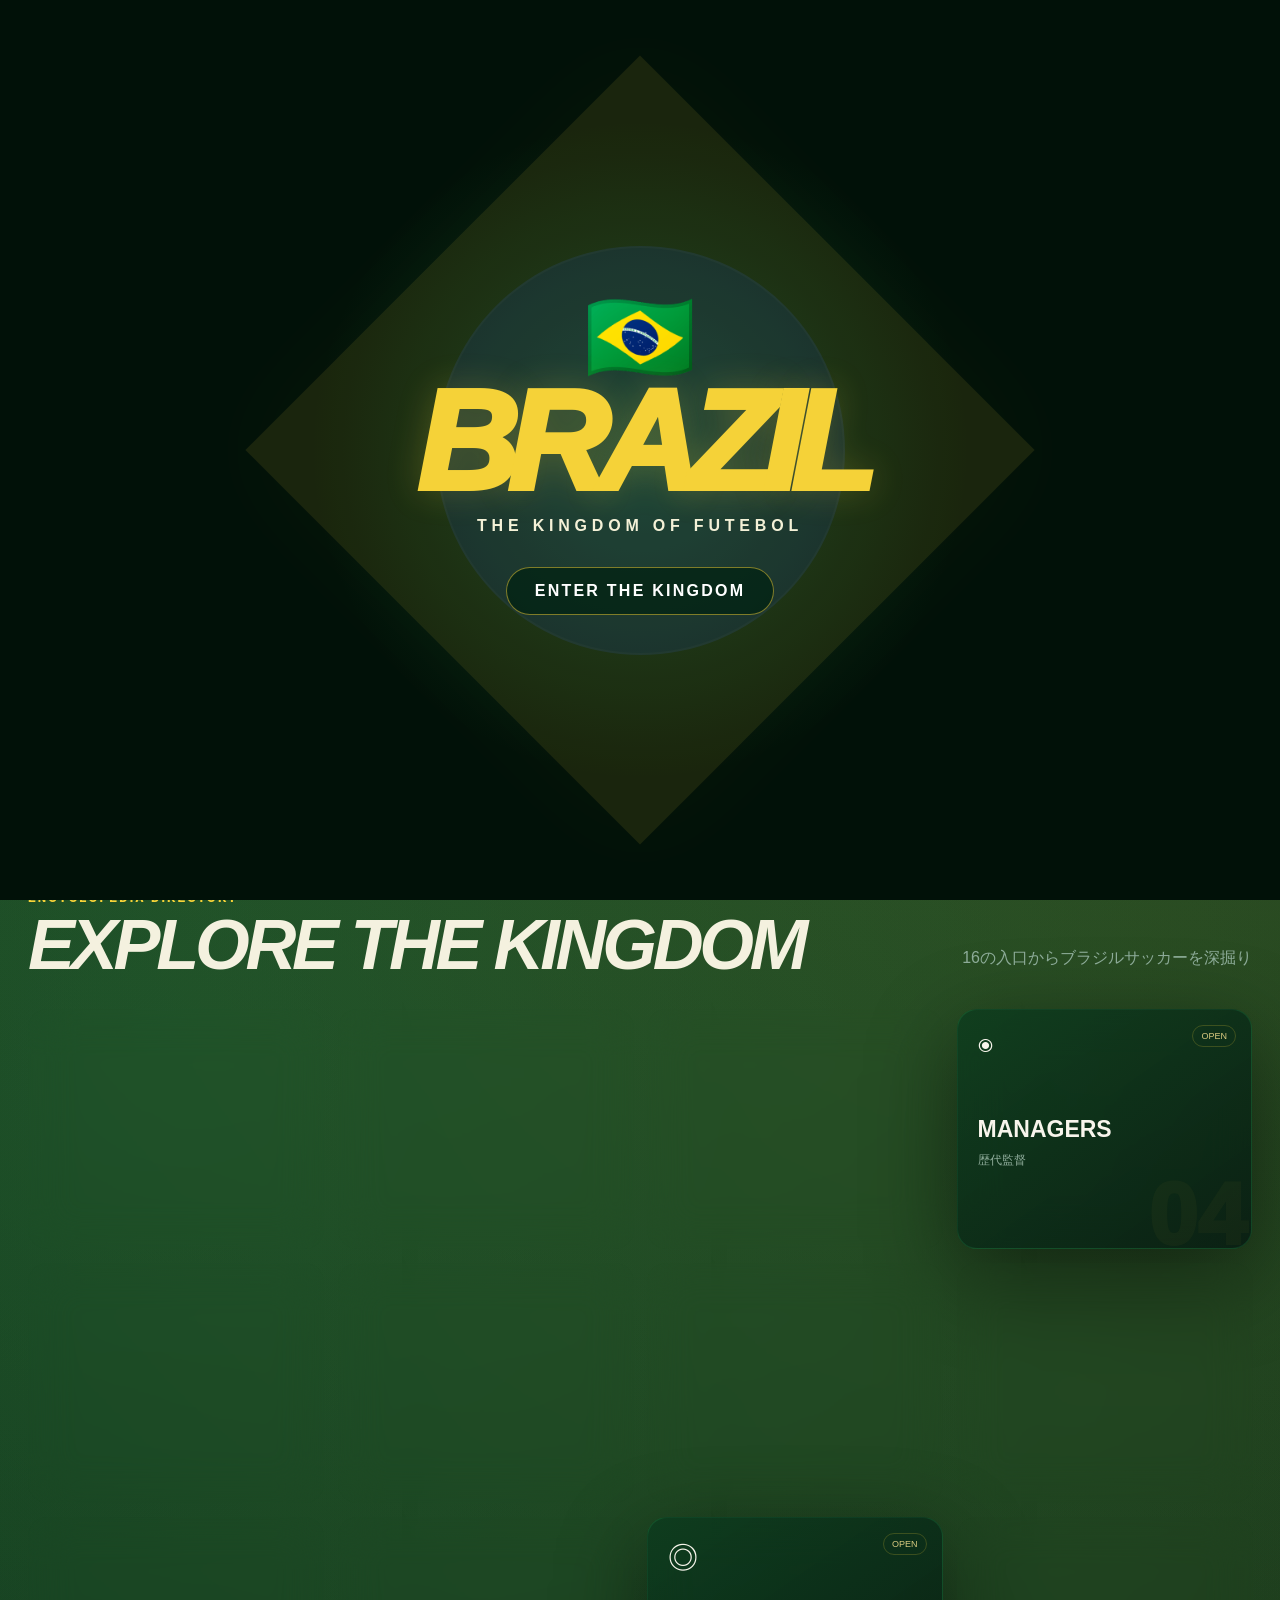
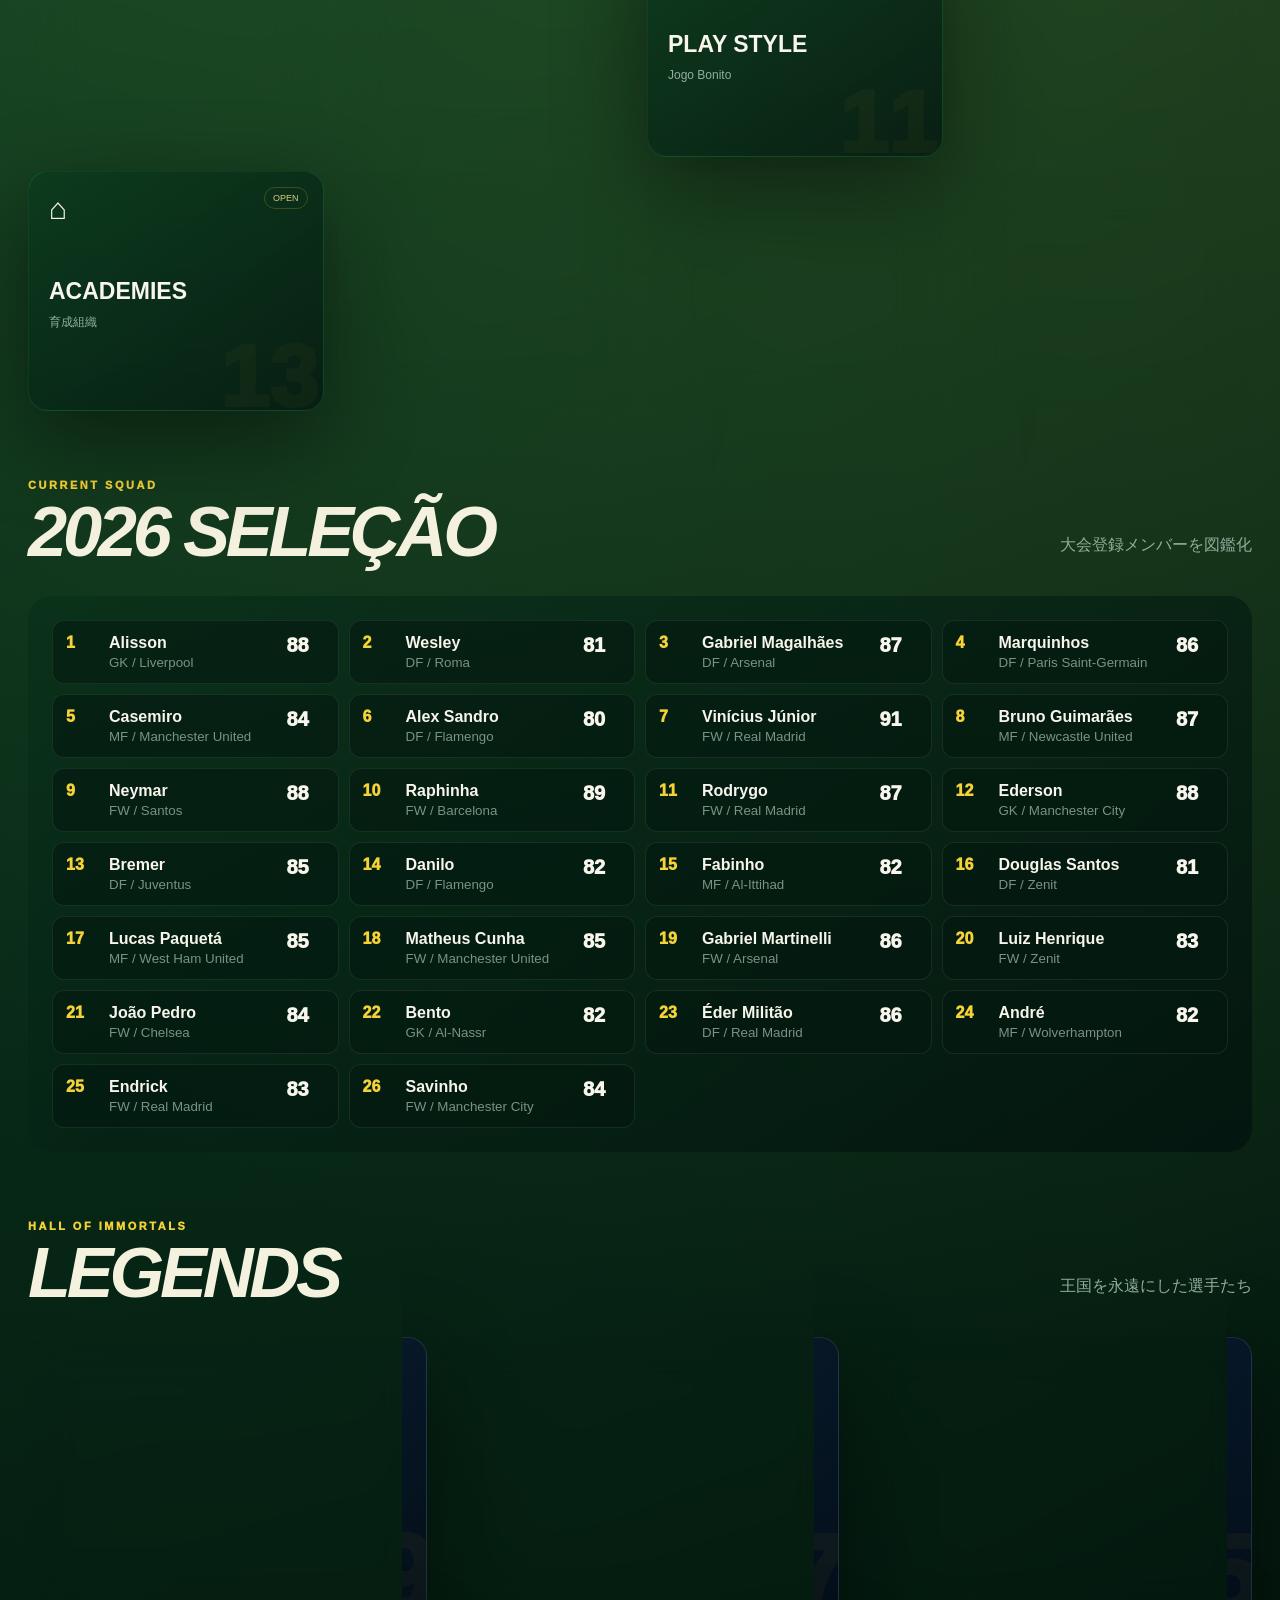
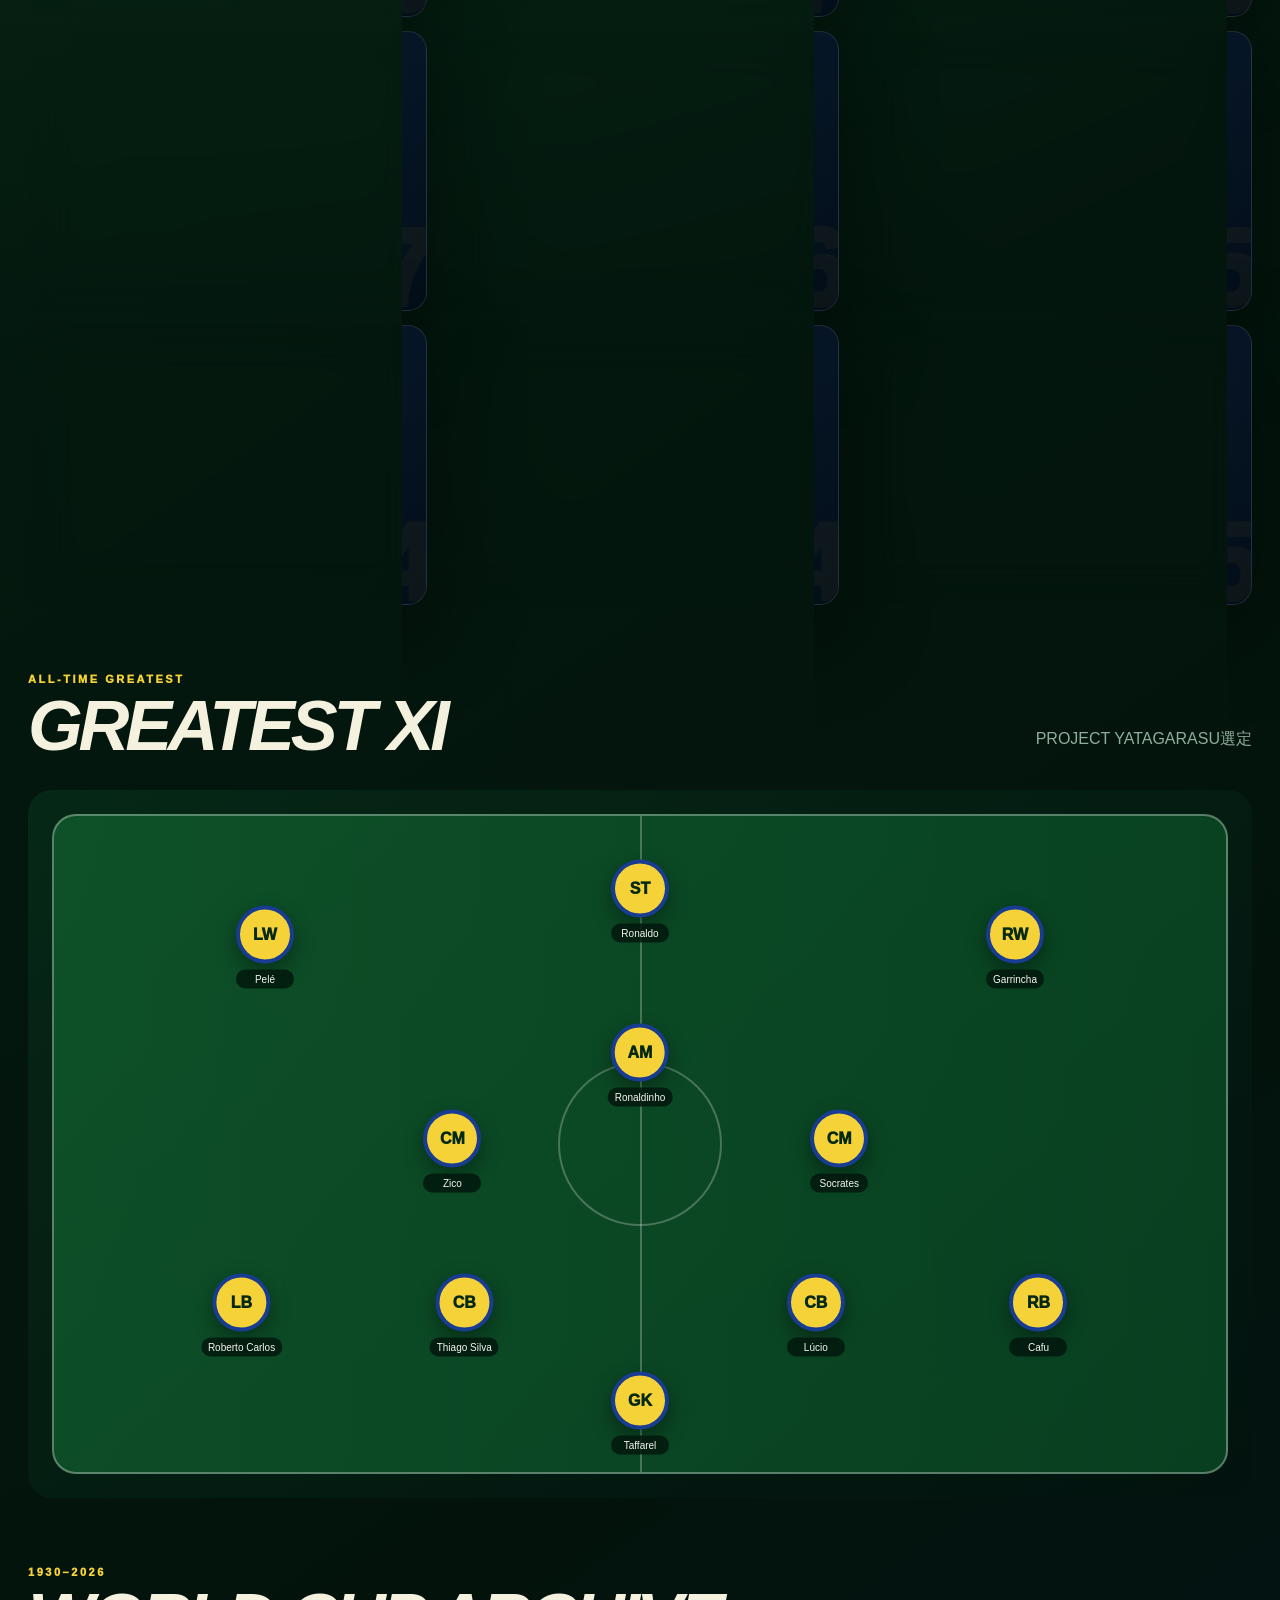
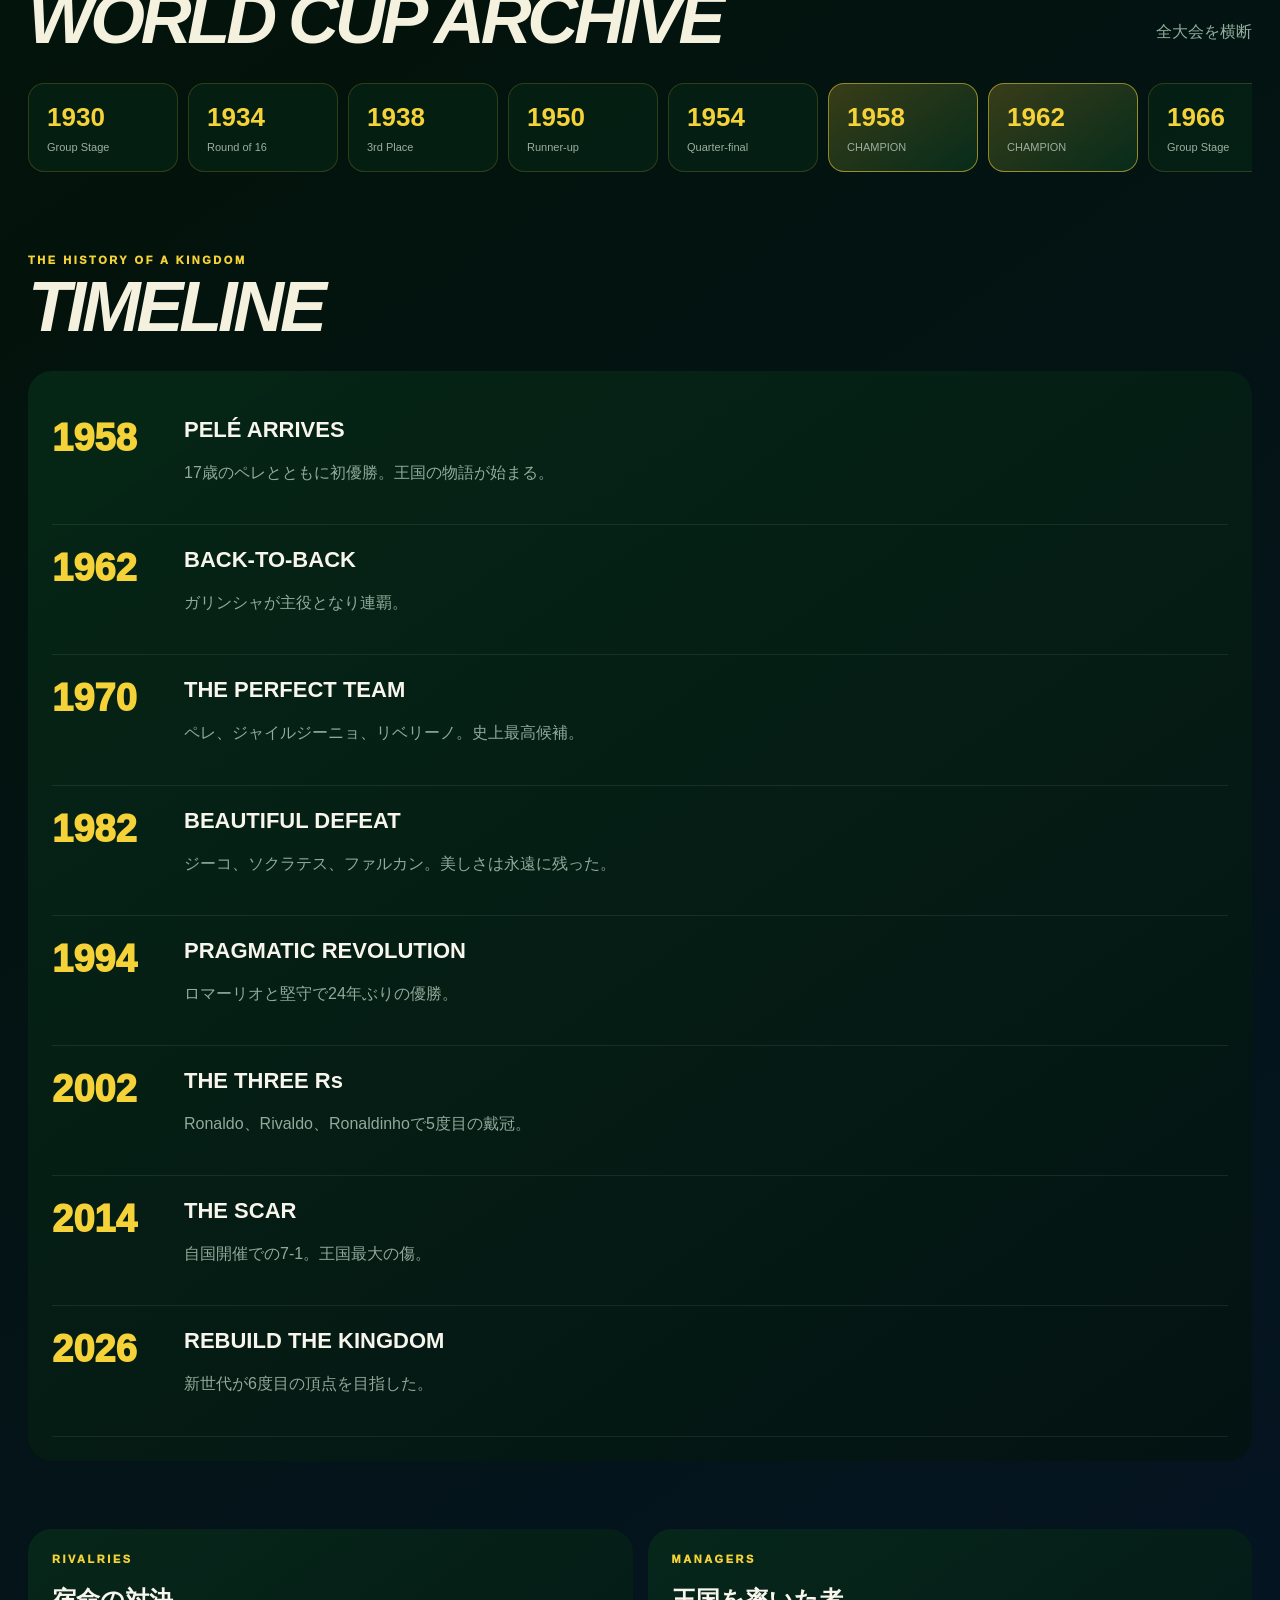
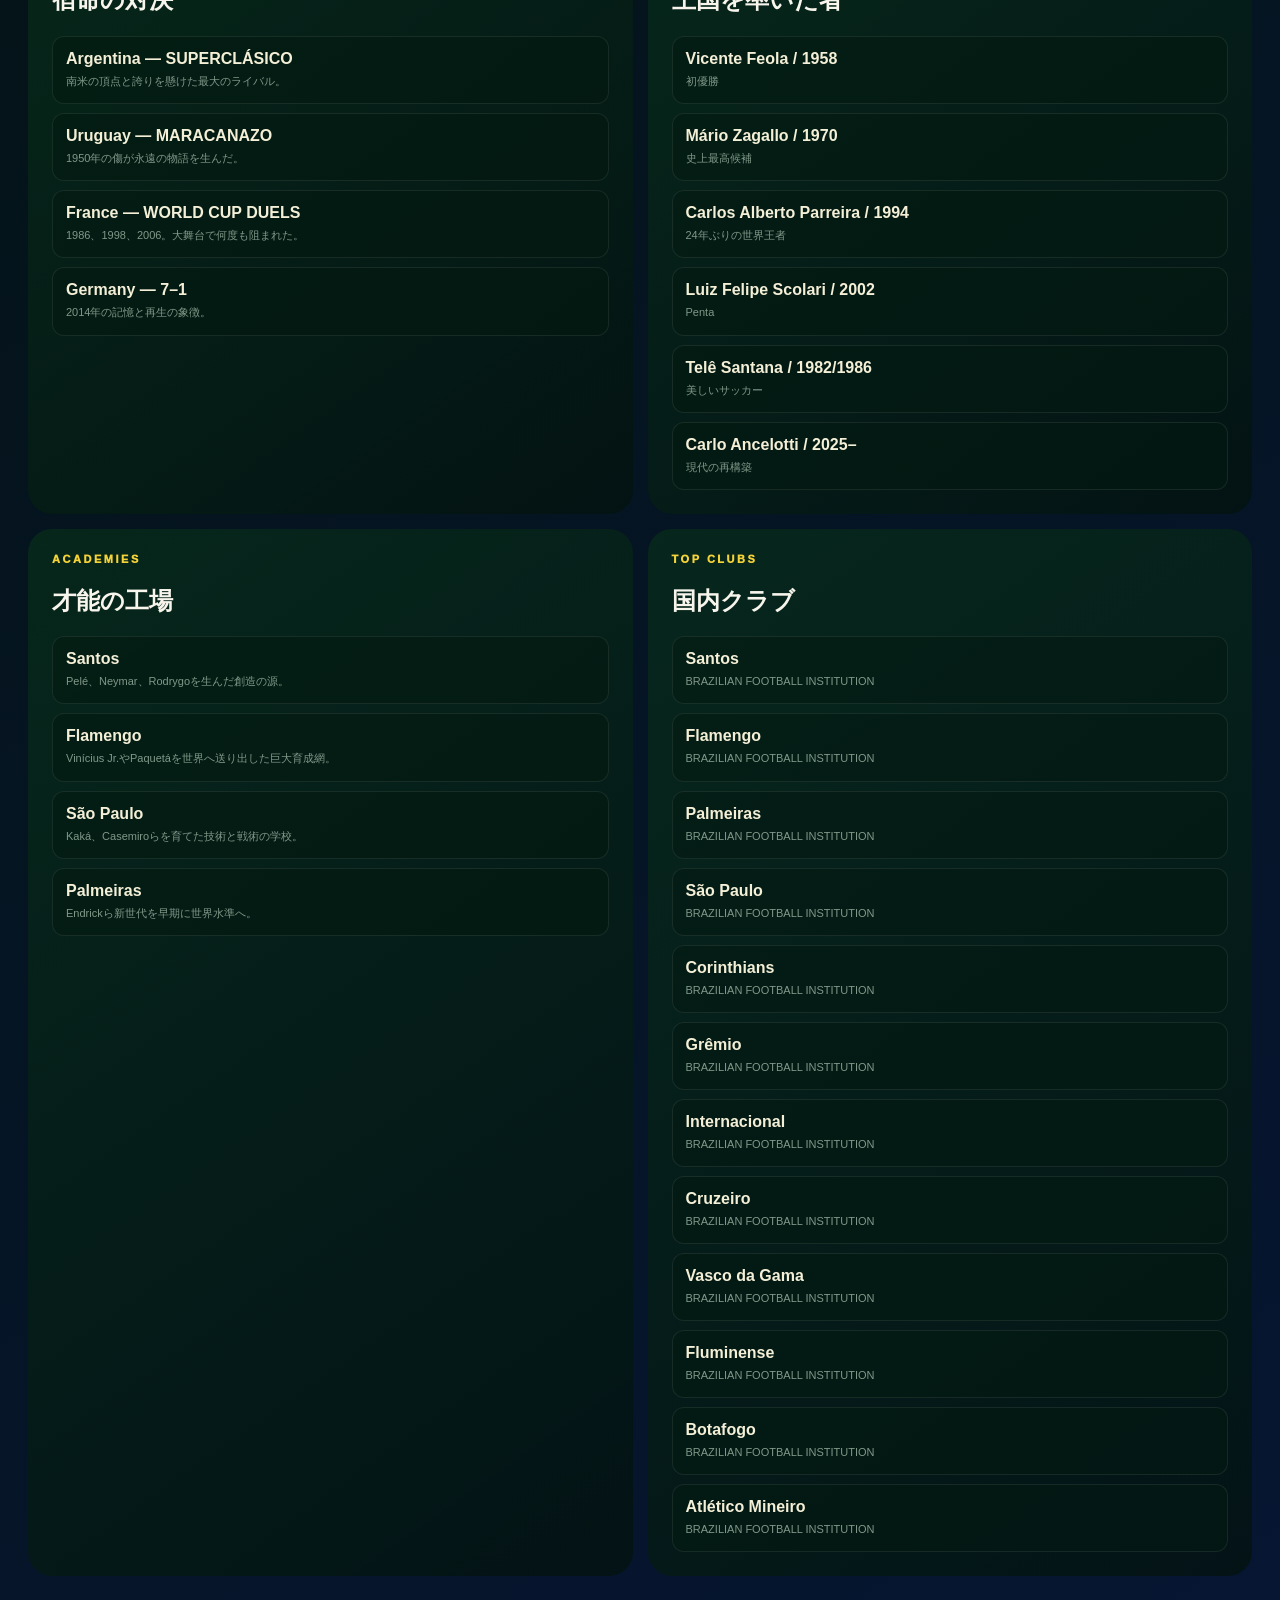
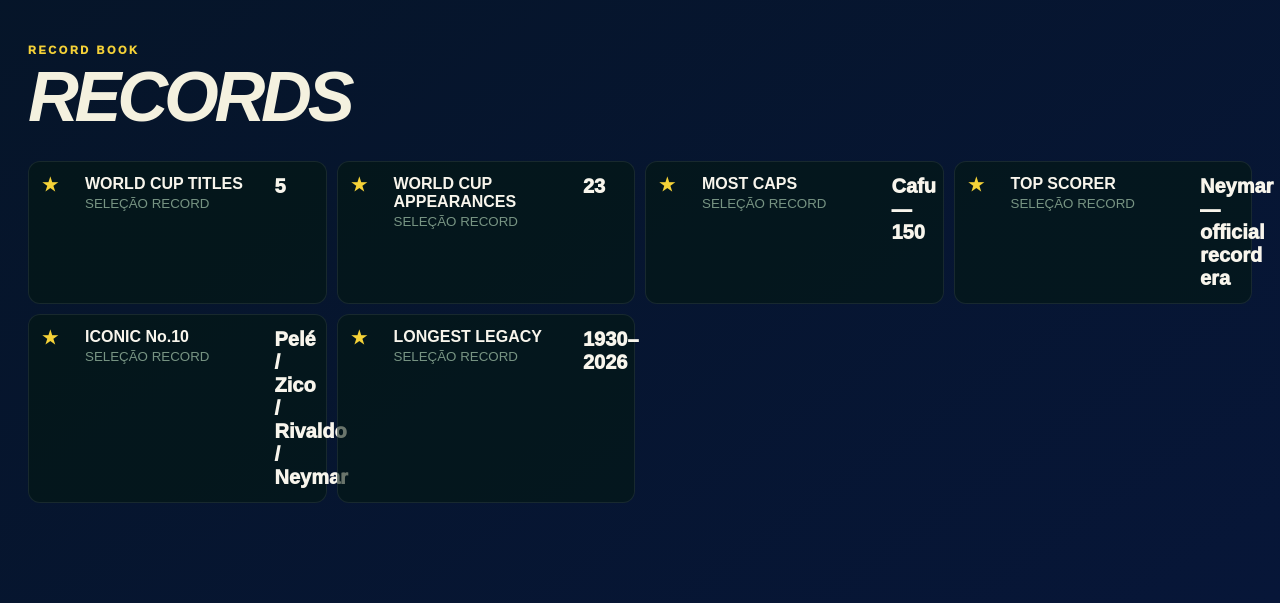
==== brazil.html @ 6c3ffa9d "Release Ver7.3 Brazil Kingdom World Map" ====
<!doctype html><html lang="ja"><head>
<meta charset="utf-8"><meta name="viewport" content="width=device-width,initial-scale=1">
<title>BRAZIL DATABASE | PROJECT YATAGARASU</title>
<link rel="stylesheet" href="css/common.css"><link rel="stylesheet" href="css/brazil-v73.css">
</head><body class="nation-brazil">
<div id="brazilOpening" class="brazil-opening"><div class="brazil-opening-inner"><div class="brazil-opening-flag">🇧🇷</div><div class="brazil-opening-title">BRAZIL</div><div class="brazil-opening-sub">THE KINGDOM OF FUTEBOL</div><button id="brazilEnter">ENTER THE KINGDOM</button></div></div>
<header class="site-header"><nav class="site-nav">
<a class="brand" href="index.html"><img src="assets/logo/samurai-blue.png" alt=""><span>PROJECT YATAGARASU <small>BRAZIL ENCYCLOPEDIA</small></span></a>
<div class="nav-links"><a href="index.html">HOME</a><a href="world-map.html">WORLD MAP</a><a href="nations.html">NATIONS</a><a class="active" href="brazil.html">BRAZIL</a></div>
</nav></header>
<main>
<section class="brazil-hero">
<div class="brazil-copy"><div class="brazil-kicker">FIVE-TIME WORLD CHAMPION</div><div class="flag">🇧🇷</div><h1>BRAZIL<span>THE KINGDOM OF FUTEBOL</span></h1><div class="five-stars">★★★★★</div><p>世界で唯一5度のワールドカップを制した王国。即興性、技術、創造性、そして勝者の責任。ブラジル代表を、現代表から伝説、クラブ、育成、ライバル、全大会史まで深く掘り下げる。</p><div class="brazil-meta"><span>5 WORLD CUPS</span><span>23 APPEARANCES</span><span>JOGO BONITO</span><span>SELEÇÃO</span></div></div>
<div class="brazil-emblem-stage"><div class="brazil-emblem"><div class="brazil-stars">★★★★★</div><div class="brazil-diamond"></div><div class="brazil-circle"></div><div class="brazil-mark">BRA</div></div></div>
</section>
<div class="brazil-body">
<section class="brazil-section"><div class="brazil-head"><div><div class="brazil-kicker">ENCYCLOPEDIA DIRECTORY</div><h2>EXPLORE THE KINGDOM</h2></div><p>16の入口からブラジルサッカーを深掘り</p></div><div id="brazilModes" class="brazil-modes"></div></section>
<section id="current" class="brazil-section"><div class="brazil-head"><div><div class="brazil-kicker">CURRENT SQUAD</div><h2>2026 SELEÇÃO</h2></div><p>大会登録メンバーを図鑑化</p></div><div class="brazil-panel"><div id="brazilSquad" class="squad-grid"></div></div></section>
<section id="legends" class="brazil-section"><div class="brazil-head"><div><div class="brazil-kicker">HALL OF IMMORTALS</div><h2>LEGENDS</h2></div><p>王国を永遠にした選手たち</p></div><div id="brazilLegends" class="legend-showcase"></div></section>
<section id="xi" class="brazil-section"><div class="brazil-head"><div><div class="brazil-kicker">ALL-TIME GREATEST</div><h2>GREATEST XI</h2></div><p>PROJECT YATAGARASU選定</p></div><div class="brazil-panel"><div id="brazilPitch" class="pitch"></div></div></section>
<section id="worldcup" class="brazil-section"><div class="brazil-head"><div><div class="brazil-kicker">1930–2026</div><h2>WORLD CUP ARCHIVE</h2></div><p>全大会を横断</p></div><div id="brazilCups" class="cup-scroll"></div></section>
<section id="timeline" class="brazil-section"><div class="brazil-head"><div><div class="brazil-kicker">THE HISTORY OF A KINGDOM</div><h2>TIMELINE</h2></div></div><div class="brazil-panel"><div id="brazilTimeline" class="timeline-v73"></div></div></section>
<section class="brazil-section dual-grid">
<article id="rivals" class="brazil-panel"><div class="brazil-kicker">RIVALRIES</div><h2>宿命の対決</h2><div id="brazilRivals" class="list-grid"></div></article>
<article id="managers" class="brazil-panel"><div class="brazil-kicker">MANAGERS</div><h2>王国を率いた者</h2><div id="brazilManagers" class="list-grid"></div></article>
<article id="academies" class="brazil-panel"><div class="brazil-kicker">ACADEMIES</div><h2>才能の工場</h2><div id="brazilAcademies" class="list-grid"></div></article>
<article id="clubs" class="brazil-panel"><div class="brazil-kicker">TOP CLUBS</div><h2>国内クラブ</h2><div id="brazilClubs" class="list-grid"></div></article>
</section>
<section id="records" class="brazil-section"><div class="brazil-head"><div><div class="brazil-kicker">RECORD BOOK</div><h2>RECORDS</h2></div></div><div id="brazilRecords" class="squad-grid"></div></section>
</div></main>
<script src="js/brazil-data.js"></script><script src="js/brazil-v73.js"></script>
</body></html>
---- css/common.css ----
:root{
  --midnight:#02040a;
  --navy:#071329;
  --navy-2:#0b1f3d;
  --royal:#0f3272;
  --blue:#2e6fff;
  --ice:#eaf3ff;
  --ivory:#f8f5ec;
  --gold:#d7b96b;
  --gold-soft:#f1ddb0;
  --muted:#8f9db2;
  --line:rgba(255,255,255,.11);
  --glass:rgba(5,13,29,.72);
  --shadow:0 28px 90px rgba(0,0,0,.48);
}
*{box-sizing:border-box}
html{scroll-behavior:smooth}
body{
  margin:0;
  min-height:100vh;
  color:var(--ivory);
  font-family:"Segoe UI","Yu Gothic UI","Hiragino Kaku Gothic ProN",Meiryo,sans-serif;
  background:
    radial-gradient(circle at 82% 4%,rgba(34,84,184,.28),transparent 30%),
    linear-gradient(145deg,var(--navy),var(--midnight) 74%);
  overflow-x:hidden;
}
body::before{
  content:"";
  position:fixed;inset:0;pointer-events:none;z-index:-2;
  background:
    linear-gradient(rgba(255,255,255,.022) 1px,transparent 1px),
    linear-gradient(90deg,rgba(255,255,255,.022) 1px,transparent 1px);
  background-size:62px 62px;
  mask-image:linear-gradient(to bottom,black,transparent 90%);
}
a{color:inherit}
button,input,select{font:inherit}
button{cursor:pointer}
img{max-width:100%}
.site-header{
  position:fixed;left:0;right:0;top:0;z-index:150;height:74px;
  border-bottom:1px solid var(--line);
  background:linear-gradient(180deg,rgba(1,4,10,.92),rgba(1,4,10,.68));
  backdrop-filter:blur(24px);
}
.site-nav{
  max-width:1680px;height:100%;margin:auto;padding:0 26px;
  display:flex;align-items:center;justify-content:space-between;gap:22px;
}
.brand{display:flex;align-items:center;gap:12px;text-decoration:none;font-style:italic;font-weight:950}
.brand img{height:46px;filter:drop-shadow(0 0 16px rgba(46,111,255,.28))}
.brand span{letter-spacing:.02em}
.brand small{font-style:normal;font-weight:500;color:var(--muted)}
.nav-links{display:flex;gap:8px;align-items:center;flex-wrap:wrap}
.nav-links a{
  position:relative;padding:10px 14px;border-radius:999px;
  text-decoration:none;color:var(--muted);font-size:13px;transition:.22s
}
.nav-links a:hover,.nav-links a.active{color:var(--ivory);background:rgba(255,255,255,.035)}
.nav-links a.active{box-shadow:inset 0 0 0 1px rgba(215,185,107,.34)}
.container{max-width:1680px;margin:auto;padding:0 28px}
.panel{
  border:1px solid var(--line);
  background:linear-gradient(145deg,rgba(11,31,61,.80),rgba(4,12,28,.80));
  backdrop-filter:blur(22px);box-shadow:var(--shadow)
}
.btn{
  border:1px solid var(--line);background:rgba(8,20,42,.78);
  color:var(--ivory);padding:11px 17px;border-radius:999px;text-decoration:none;transition:.22s
}
.btn:hover{transform:translateY(-2px);border-color:rgba(215,185,107,.55)}
.btn-primary{
  color:#0a1020;border:0;background:linear-gradient(135deg,var(--gold-soft),var(--gold));
  box-shadow:0 14px 34px rgba(215,185,107,.18)
}
.page-title{margin:0;font-size:clamp(42px,5.2vw,82px);font-style:italic;letter-spacing:-.055em}
.page-subtitle{color:var(--muted);line-height:1.8}
.kicker{color:var(--gold-soft);font-size:11px;letter-spacing:.24em;font-weight:900}
.footer{padding:42px 20px;text-align:center;color:var(--muted);font-size:11px;letter-spacing:.09em}
@media(max-width:780px){
  .brand small{display:none}
  .site-nav,.container{padding-left:12px;padding-right:12px}
  .nav-links a{padding:9px 10px}
}
---- css/brazil-v73.css ----
body.nation-brazil{
  --nation-accent:#f5d238;
  --nation-secondary:#26a65b;
  --nation-blue:#173c92;
  background:
    radial-gradient(circle at 13% 12%,rgba(35,165,91,.27),transparent 33%),
    radial-gradient(circle at 88% 6%,rgba(245,210,56,.19),transparent 30%),
    linear-gradient(145deg,#062514,#03130c 54%,#071638);
}
body.nation-brazil::before{
  background-image:
    linear-gradient(rgba(245,210,56,.035) 1px,transparent 1px),
    linear-gradient(90deg,rgba(38,166,91,.045) 1px,transparent 1px);
}
.nation-brazil .site-header{
  background:linear-gradient(180deg,rgba(2,24,12,.95),rgba(3,16,18,.76));
  border-bottom-color:rgba(245,210,56,.18)
}
.brazil-opening{
  position:fixed;inset:0;z-index:10000;display:grid;place-items:center;
  background:radial-gradient(circle,rgba(32,160,84,.30),transparent 42%),#011108;
  overflow:hidden;
}
.brazil-opening.hidden{animation:brazilClose .9s forwards}
.brazil-opening::before{
  content:"";position:absolute;width:62vmin;height:62vmin;background:#f5d238;
  transform:rotate(45deg);opacity:.10;box-shadow:0 0 100px rgba(245,210,56,.25)
}
.brazil-opening::after{
  content:"";position:absolute;width:45vmin;height:45vmin;border-radius:50%;
  background:#173c92;opacity:.20;border:2px solid rgba(255,255,255,.12)
}
.brazil-opening-inner{position:relative;z-index:2;text-align:center}
.brazil-opening-flag{font-size:90px;animation:brazilFlag 2.6s cubic-bezier(.2,.8,.2,1)}
.brazil-opening-title{font-size:clamp(70px,11vw,180px);font-weight:950;font-style:italic;line-height:.75;letter-spacing:-.08em;color:#f5d238;text-shadow:0 0 35px rgba(245,210,56,.22)}
.brazil-opening-sub{margin-top:22px;letter-spacing:.3em;color:#f4f1d7;font-weight:800}
.brazil-opening button{margin-top:32px;padding:14px 28px;border-radius:999px;border:1px solid rgba(245,210,56,.5);background:rgba(1,34,17,.72);color:#fff;font-weight:900;letter-spacing:.14em}
@keyframes brazilFlag{0%{transform:scale(.4);opacity:0}60%{transform:scale(1.12);opacity:1}100%{transform:scale(1)}}
@keyframes brazilClose{to{opacity:0;visibility:hidden;transform:scale(1.05)}}

.brazil-hero{
  min-height:760px;position:relative;overflow:hidden;padding:74px 4vw 48px;
  display:grid;grid-template-columns:1.1fr .9fr;align-items:center;
  background:
    linear-gradient(90deg,rgba(2,31,15,.98),rgba(3,35,20,.82) 48%,rgba(7,29,52,.67)),
    radial-gradient(circle at 78% 35%,rgba(245,210,56,.22),transparent 29%);
}
.brazil-hero::before{
  content:"BRAZIL";position:absolute;right:-35px;bottom:-65px;
  font-size:230px;font-style:italic;font-weight:950;letter-spacing:-.09em;color:rgba(245,210,56,.035)
}
.brazil-copy{position:relative;z-index:2}.brazil-copy .flag{font-size:78px}
.brazil-copy h1{margin:12px 0 0;font-size:clamp(78px,10vw,170px);font-style:italic;letter-spacing:-.085em;line-height:.76;color:#f5d238}
.brazil-copy h1 span{display:block;color:#f5f4e8;font-size:.42em;letter-spacing:.02em}
.brazil-copy p{max-width:720px;color:#d1ded3;line-height:1.95;margin-top:24px}
.five-stars{font-size:24px;letter-spacing:.36em;color:#f5d238;margin-top:18px}
.brazil-meta{display:flex;gap:9px;flex-wrap:wrap;margin-top:22px}.brazil-meta span{padding:8px 11px;border:1px solid rgba(245,210,56,.22);border-radius:999px;color:#e6dc9d;background:rgba(1,32,16,.58);font-size:10px}
.brazil-emblem-stage{position:relative;display:grid;place-items:center;min-height:560px}
.brazil-emblem{width:410px;height:410px;position:relative;display:grid;place-items:center}
.brazil-diamond{position:absolute;width:70%;height:70%;background:rgba(245,210,56,.15);border:2px solid rgba(245,210,56,.38);transform:rotate(45deg);box-shadow:0 0 90px rgba(245,210,56,.12)}
.brazil-circle{position:absolute;width:55%;height:55%;border-radius:50%;background:rgba(23,60,146,.62);border:2px solid rgba(255,255,255,.18);box-shadow:0 0 80px rgba(26,80,190,.3)}
.brazil-mark{position:relative;z-index:2;font-size:100px;font-weight:950;color:#fff;text-shadow:0 0 25px rgba(255,255,255,.3)}
.brazil-stars{position:absolute;top:5%;letter-spacing:.25em;color:#f5d238;font-size:22px}

.brazil-body{max-width:1680px;margin:auto;padding:64px 28px 100px}
.brazil-section{margin-top:68px}
.brazil-head{display:flex;align-items:end;justify-content:space-between;gap:20px;margin-bottom:24px}
.brazil-head h2{margin:0;font-size:clamp(46px,5.5vw,86px);font-style:italic;letter-spacing:-.06em;color:#f4f1df}
.brazil-head p{color:#8fae9b}
.brazil-kicker{color:#f5d238;letter-spacing:.23em;font-size:11px;font-weight:950}
.brazil-modes{display:grid;grid-template-columns:repeat(4,1fr);gap:14px}
.brazil-mode{position:relative;min-height:240px;padding:20px;border-radius:20px;overflow:hidden;text-decoration:none;transition:.25s;border-color:rgba(38,166,91,.20);background:linear-gradient(145deg,rgba(9,57,29,.72),rgba(4,22,16,.78))}
.brazil-mode:hover{transform:translateY(-8px);border-color:rgba(245,210,56,.42);box-shadow:0 25px 60px rgba(0,0,0,.38),0 0 32px rgba(245,210,56,.08)}
.brazil-mode::after{content:attr(data-number);position:absolute;right:5px;bottom:-18px;font-size:88px;font-weight:950;color:rgba(245,210,56,.035)}
.brazil-mode-icon{font-size:30px}.brazil-mode h3{margin:52px 0 8px;font-size:23px}.brazil-mode p{margin:0;color:#91ae9d;font-size:12px;line-height:1.6}.brazil-mode-state{position:absolute;right:15px;top:15px;padding:5px 8px;border:1px solid rgba(245,210,56,.2);border-radius:999px;color:#d8ca80;font-size:9px}
.brazil-panel{padding:24px;border-radius:24px;background:linear-gradient(145deg,rgba(8,48,26,.68),rgba(3,19,15,.78));border-color:rgba(38,166,91,.20)}
.squad-grid{display:grid;grid-template-columns:repeat(4,1fr);gap:10px}.squad-row{display:grid;grid-template-columns:35px 1fr 38px;gap:8px;padding:13px;border:1px solid rgba(255,255,255,.08);border-radius:12px;background:rgba(4,25,17,.58)}.squad-no{color:#f5d238;font-weight:950}.squad-row small{display:block;color:#779483;margin-top:3px}.squad-ovr{font-size:20px;font-weight:950}
.legend-showcase{display:grid;grid-template-columns:repeat(3,1fr);gap:14px}.brazil-legend{min-height:280px;padding:20px;border-radius:19px;position:relative;overflow:hidden}.brazil-legend::after{content:attr(data-ovr);position:absolute;right:-8px;bottom:-22px;font-size:110px;font-weight:950;color:rgba(245,210,56,.045)}.brazil-legend h3{margin:54px 0 3px;font-size:29px}.legend-title{color:#f5d238}.legend-era{color:#849e8c;font-size:11px;margin-top:8px}
.pitch{position:relative;min-height:660px;border:2px solid rgba(255,255,255,.32);border-radius:24px;background:linear-gradient(90deg,rgba(21,116,57,.55),rgba(12,91,44,.62));overflow:hidden}
.pitch::before{content:"";position:absolute;left:50%;top:0;bottom:0;border-left:2px solid rgba(255,255,255,.25)}.pitch::after{content:"";position:absolute;width:160px;height:160px;border:2px solid rgba(255,255,255,.25);border-radius:50%;left:50%;top:50%;transform:translate(-50%,-50%)}
.xi-player{position:absolute;transform:translate(-50%,-50%);z-index:2;text-align:center}.xi-dot{width:58px;height:58px;border-radius:50%;display:grid;place-items:center;margin:auto;background:#f5d238;color:#062914;font-weight:950;border:4px solid #173c92;box-shadow:0 8px 20px rgba(0,0,0,.35)}.xi-name{margin-top:6px;padding:4px 7px;background:rgba(2,24,13,.85);border-radius:999px;font-size:10px;white-space:nowrap}
.timeline-v73{display:grid;gap:0}.timeline-item{display:grid;grid-template-columns:110px 1fr;gap:22px;padding:22px 0;border-bottom:1px solid rgba(255,255,255,.08)}.timeline-year{font-size:38px;font-weight:950;color:#f5d238}.timeline-item h3{margin:0;font-size:22px}.timeline-item p{color:#91aa9a;line-height:1.7}
.cup-scroll{display:flex;gap:10px;overflow-x:auto;padding-bottom:14px}.cup-card{flex:0 0 150px;padding:18px;border:1px solid rgba(245,210,56,.18);border-radius:16px;background:rgba(5,37,22,.65)}.cup-card b{font-size:26px;color:#f5d238}.cup-card span{display:block;margin-top:8px;color:#9caf9f;font-size:11px}.cup-card.champion{background:linear-gradient(145deg,rgba(245,210,56,.22),rgba(8,52,29,.75));border-color:rgba(245,210,56,.55)}
.dual-grid{display:grid;grid-template-columns:1fr 1fr;gap:15px}.list-grid{display:grid;gap:9px;margin-top:16px}.info-row{padding:13px;border:1px solid rgba(255,255,255,.08);border-radius:12px;background:rgba(4,27,18,.55)}.info-row b{display:block;color:#f4efd7}.info-row span{display:block;margin-top:5px;color:#80998a;font-size:11px;line-height:1.55}

.world-map-page{min-height:100vh;padding-top:74px;background:radial-gradient(circle at 50% 40%,rgba(32,89,200,.2),transparent 36%),#020711}
.world-map-hero{padding:52px 4vw 24px}.world-map-hero h1{margin:12px 0 0;font-size:clamp(68px,9vw,150px);line-height:.78;font-style:italic;letter-spacing:-.08em}.world-map-hero h1 span{color:transparent;-webkit-text-stroke:1px rgba(255,255,255,.68)}
.map-shell{max-width:1600px;margin:auto;padding:0 28px 80px}.map-stage{position:relative;min-height:720px;border:1px solid rgba(255,255,255,.1);border-radius:30px;overflow:hidden;background:radial-gradient(ellipse at center,rgba(20,63,133,.42),rgba(2,8,19,.94) 68%)}
.map-grid-lines{position:absolute;inset:0;background-image:linear-gradient(rgba(255,255,255,.025) 1px,transparent 1px),linear-gradient(90deg,rgba(255,255,255,.025) 1px,transparent 1px);background-size:50px 50px}
.map-continent{position:absolute;background:rgba(107,153,216,.12);border:1px solid rgba(129,173,230,.16);filter:drop-shadow(0 0 28px rgba(49,109,207,.12))}
.continent-americas{left:11%;top:18%;width:25%;height:58%;clip-path:polygon(23% 0,67% 6%,82% 23%,67% 42%,80% 55%,62% 100%,44% 79%,38% 57%,12% 43%,0 17%)}
.continent-europe{left:45%;top:22%;width:18%;height:18%;clip-path:polygon(0 33%,26% 5%,58% 0,100% 34%,81% 77%,39% 100%,8% 75%)}
.continent-africa{left:48%;top:38%;width:18%;height:37%;clip-path:polygon(28% 0,75% 8%,100% 35%,75% 84%,44% 100%,13% 65%,0 23%)}
.continent-asia{left:61%;top:19%;width:30%;height:39%;clip-path:polygon(0 25%,24% 1%,68% 0,100% 31%,85% 58%,58% 55%,42% 100%,17% 72%)}
.map-pin{position:absolute;text-decoration:none;transform:translate(-50%,-50%);z-index:3;transition:.25s}.map-pin:hover{transform:translate(-50%,-50%) scale(1.18)}.map-pin-flag{width:58px;height:58px;border-radius:50%;display:grid;place-items:center;font-size:29px;background:rgba(5,16,36,.92);border:1px solid rgba(255,255,255,.22);box-shadow:0 12px 30px rgba(0,0,0,.38)}.map-pin-name{text-align:center;margin-top:6px;font-size:10px;color:#dce7f5}.map-pin.open .map-pin-flag{border-color:#d7b96b;box-shadow:0 0 30px rgba(215,185,107,.20)}
@media(max-width:1150px){.brazil-hero{grid-template-columns:1fr}.brazil-modes,.squad-grid{grid-template-columns:repeat(2,1fr)}.legend-showcase{grid-template-columns:repeat(2,1fr)}}
@media(max-width:680px){.brazil-body,.map-shell{padding-left:12px;padding-right:12px}.brazil-modes,.squad-grid,.legend-showcase,.dual-grid{grid-template-columns:1fr}.brazil-emblem{width:300px;height:300px}.map-stage{min-height:550px}.map-pin-flag{width:44px;height:44px;font-size:22px}.pitch{min-height:560px}}
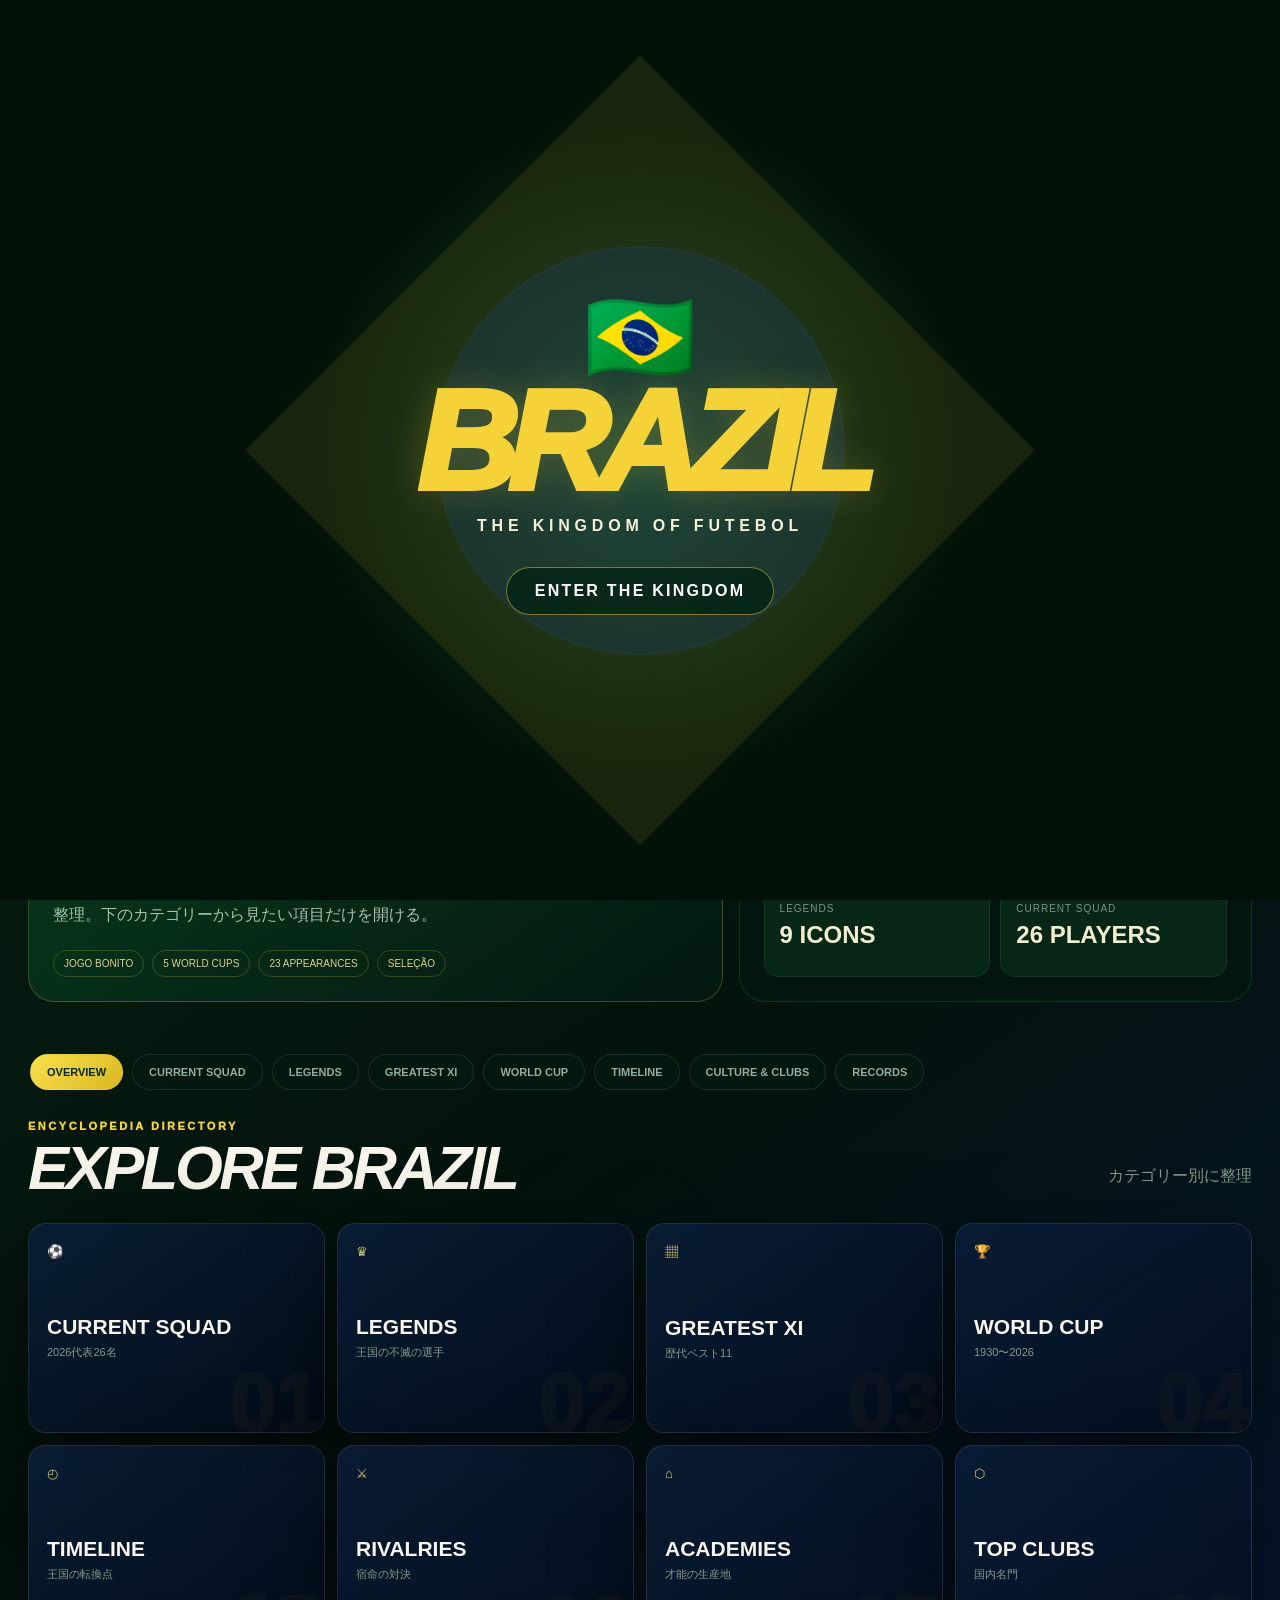
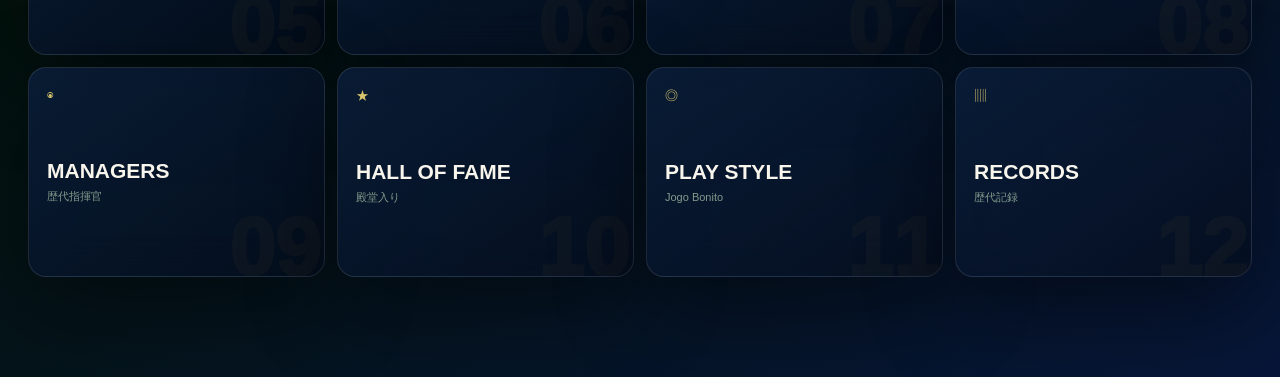
==== commit 7aaa88e7: "Release Ver7.4 Globe Brazil Dashboard" ====
--- a/brazil.html
+++ b/brazil.html
@@ -1,32 +1,38 @@
 <!doctype html><html lang="ja"><head>
 <meta charset="utf-8"><meta name="viewport" content="width=device-width,initial-scale=1">
 <title>BRAZIL DATABASE | PROJECT YATAGARASU</title>
-<link rel="stylesheet" href="css/common.css"><link rel="stylesheet" href="css/brazil-v73.css">
+<link rel="stylesheet" href="css/common.css"><link rel="stylesheet" href="css/brazil-v73.css"><link rel="stylesheet" href="css/ver74.css">
 </head><body class="nation-brazil">
 <div id="brazilOpening" class="brazil-opening"><div class="brazil-opening-inner"><div class="brazil-opening-flag">🇧🇷</div><div class="brazil-opening-title">BRAZIL</div><div class="brazil-opening-sub">THE KINGDOM OF FUTEBOL</div><button id="brazilEnter">ENTER THE KINGDOM</button></div></div>
 <header class="site-header"><nav class="site-nav">
 <a class="brand" href="index.html"><img src="assets/logo/samurai-blue.png" alt=""><span>PROJECT YATAGARASU <small>BRAZIL ENCYCLOPEDIA</small></span></a>
-<div class="nav-links"><a href="index.html">HOME</a><a href="world-map.html">WORLD MAP</a><a href="nations.html">NATIONS</a><a class="active" href="brazil.html">BRAZIL</a></div>
+<div class="nav-links"><a href="index.html">HOME</a><a href="world-map.html">WORLD GLOBE</a><a href="nations.html">NATIONS</a><a class="active" href="brazil.html">BRAZIL</a></div>
 </nav></header>
 <main>
 <section class="brazil-hero">
-<div class="brazil-copy"><div class="brazil-kicker">FIVE-TIME WORLD CHAMPION</div><div class="flag">🇧🇷</div><h1>BRAZIL<span>THE KINGDOM OF FUTEBOL</span></h1><div class="five-stars">★★★★★</div><p>世界で唯一5度のワールドカップを制した王国。即興性、技術、創造性、そして勝者の責任。ブラジル代表を、現代表から伝説、クラブ、育成、ライバル、全大会史まで深く掘り下げる。</p><div class="brazil-meta"><span>5 WORLD CUPS</span><span>23 APPEARANCES</span><span>JOGO BONITO</span><span>SELEÇÃO</span></div></div>
+<div class="brazil-copy"><div class="brazil-kicker">FIVE-TIME WORLD CHAMPION</div><div class="flag">🇧🇷</div><h1>BRAZIL<span>THE KINGDOM OF FUTEBOL</span></h1><div class="five-stars">★★★★★</div><p>世界最多5度のワールドカップ制覇。自由な発想、圧倒的な技術、そして王国を背負う責任。情報を16項目に分解し、必要な内容だけを切り替えて楽しめる図鑑へ再構成した。</p></div>
 <div class="brazil-emblem-stage"><div class="brazil-emblem"><div class="brazil-stars">★★★★★</div><div class="brazil-diamond"></div><div class="brazil-circle"></div><div class="brazil-mark">BRA</div></div></div>
 </section>
-<div class="brazil-body">
-<section class="brazil-section"><div class="brazil-head"><div><div class="brazil-kicker">ENCYCLOPEDIA DIRECTORY</div><h2>EXPLORE THE KINGDOM</h2></div><p>16の入口からブラジルサッカーを深掘り</p></div><div id="brazilModes" class="brazil-modes"></div></section>
-<section id="current" class="brazil-section"><div class="brazil-head"><div><div class="brazil-kicker">CURRENT SQUAD</div><h2>2026 SELEÇÃO</h2></div><p>大会登録メンバーを図鑑化</p></div><div class="brazil-panel"><div id="brazilSquad" class="squad-grid"></div></div></section>
-<section id="legends" class="brazil-section"><div class="brazil-head"><div><div class="brazil-kicker">HALL OF IMMORTALS</div><h2>LEGENDS</h2></div><p>王国を永遠にした選手たち</p></div><div id="brazilLegends" class="legend-showcase"></div></section>
-<section id="xi" class="brazil-section"><div class="brazil-head"><div><div class="brazil-kicker">ALL-TIME GREATEST</div><h2>GREATEST XI</h2></div><p>PROJECT YATAGARASU選定</p></div><div class="brazil-panel"><div id="brazilPitch" class="pitch"></div></div></section>
-<section id="worldcup" class="brazil-section"><div class="brazil-head"><div><div class="brazil-kicker">1930–2026</div><h2>WORLD CUP ARCHIVE</h2></div><p>全大会を横断</p></div><div id="brazilCups" class="cup-scroll"></div></section>
-<section id="timeline" class="brazil-section"><div class="brazil-head"><div><div class="brazil-kicker">THE HISTORY OF A KINGDOM</div><h2>TIMELINE</h2></div></div><div class="brazil-panel"><div id="brazilTimeline" class="timeline-v73"></div></div></section>
-<section class="brazil-section dual-grid">
-<article id="rivals" class="brazil-panel"><div class="brazil-kicker">RIVALRIES</div><h2>宿命の対決</h2><div id="brazilRivals" class="list-grid"></div></article>
-<article id="managers" class="brazil-panel"><div class="brazil-kicker">MANAGERS</div><h2>王国を率いた者</h2><div id="brazilManagers" class="list-grid"></div></article>
-<article id="academies" class="brazil-panel"><div class="brazil-kicker">ACADEMIES</div><h2>才能の工場</h2><div id="brazilAcademies" class="list-grid"></div></article>
-<article id="clubs" class="brazil-panel"><div class="brazil-kicker">TOP CLUBS</div><h2>国内クラブ</h2><div id="brazilClubs" class="list-grid"></div></article>
+
+<div class="brazil-body-v74">
+<section class="brazil-overview">
+<article class="overview-main"><div class="brazil-kicker">COUNTRY OVERVIEW</div><h2>王国を一画面で理解する</h2><p>ブラジル代表の現在・歴史・文化を、長い縦スクロールではなくタブ型ダッシュボードへ整理。下のカテゴリーから見たい項目だけを開ける。</p><div class="overview-pills"><span>JOGO BONITO</span><span>5 WORLD CUPS</span><span>23 APPEARANCES</span><span>SELEÇÃO</span></div></article>
+<article class="overview-stats"><div class="overview-stat"><span>WORLD TITLES</span><b>5</b></div><div class="overview-stat"><span>DATABASE</span><b>16 MODES</b></div><div class="overview-stat"><span>LEGENDS</span><b>9 ICONS</b></div><div class="overview-stat"><span>CURRENT SQUAD</span><b>26 PLAYERS</b></div></article>
 </section>
-<section id="records" class="brazil-section"><div class="brazil-head"><div><div class="brazil-kicker">RECORD BOOK</div><h2>RECORDS</h2></div></div><div id="brazilRecords" class="squad-grid"></div></section>
+
+<section class="brazil-dashboard">
+<nav id="dashboardTabs" class="dashboard-tabs"></nav>
+<div class="dashboard-content">
+<section id="panel-overview" class="dashboard-panel active"></section>
+<section id="panel-squad" class="dashboard-panel"></section>
+<section id="panel-legends" class="dashboard-panel"></section>
+<section id="panel-xi" class="dashboard-panel"></section>
+<section id="panel-worldcup" class="dashboard-panel"></section>
+<section id="panel-timeline" class="dashboard-panel"></section>
+<section id="panel-culture" class="dashboard-panel"></section>
+<section id="panel-records" class="dashboard-panel"></section>
+</div>
+</section>
 </div></main>
-<script src="js/brazil-data.js"></script><script src="js/brazil-v73.js"></script>
+<script src="js/brazil-data.js"></script><script src="js/brazil-v74.js"></script>
 </body></html>
--- a/css/ver74.css
+++ b/css/ver74.css
@@ -0,0 +1,72 @@
+
+/* VER 7.4 — BRAZIL DASHBOARD */
+.brazil-body-v74{max-width:1640px;margin:auto;padding:54px 28px 100px}
+.brazil-overview{
+  display:grid;grid-template-columns:1.15fr .85fr;gap:16px;margin-top:-52px;position:relative;z-index:5
+}
+.overview-main,.overview-stats{border-radius:26px;padding:24px}
+.overview-main{background:linear-gradient(145deg,rgba(8,60,30,.94),rgba(4,24,17,.94));border:1px solid rgba(245,210,56,.24)}
+.overview-main h2{margin:5px 0 0;font-size:40px}.overview-main p{max-width:780px;color:#a9c0b1;line-height:1.8;margin:13px 0 0}
+.overview-pills{display:flex;gap:8px;flex-wrap:wrap;margin-top:20px}.overview-pills span{padding:7px 10px;border:1px solid rgba(245,210,56,.22);border-radius:999px;font-size:10px;color:#ddd08e}
+.overview-stats{display:grid;grid-template-columns:1fr 1fr;gap:10px;background:rgba(3,22,15,.88);border:1px solid rgba(38,166,91,.24)}
+.overview-stat{padding:15px;border-radius:15px;background:rgba(10,51,29,.62);border:1px solid rgba(255,255,255,.07)}
+.overview-stat span{display:block;color:#789686;font-size:10px;letter-spacing:.1em}.overview-stat b{display:block;margin-top:7px;font-size:24px;color:#f2edcf}
+
+.brazil-dashboard{margin-top:48px}
+.dashboard-tabs{display:flex;gap:9px;overflow-x:auto;padding:4px 2px 15px;scrollbar-width:thin}
+.dashboard-tab{flex:0 0 auto;border:1px solid rgba(255,255,255,.10);border-radius:999px;padding:11px 16px;background:rgba(3,26,16,.70);color:#91ad9d;font-weight:800;font-size:11px}
+.dashboard-tab.active{color:#062914;background:linear-gradient(135deg,#f8df4d,#d9b921);border-color:transparent}
+.dashboard-content{min-height:620px}
+.dashboard-panel{display:none;animation:panelIn .32s ease}.dashboard-panel.active{display:block}
+@keyframes panelIn{from{opacity:0;transform:translateY(8px)}to{opacity:1;transform:none}}
+.panel-header-v74{display:flex;justify-content:space-between;align-items:end;gap:20px;margin:15px 0 20px}
+.panel-header-v74 h2{margin:0;font-size:clamp(38px,4.8vw,70px);font-style:italic;letter-spacing:-.055em}.panel-header-v74 p{color:#81998b}
+
+.feature-grid{display:grid;grid-template-columns:repeat(4,1fr);gap:12px}
+.feature-card{min-height:210px;padding:18px;border-radius:18px;position:relative;overflow:hidden}
+.feature-card::after{content:attr(data-index);position:absolute;right:4px;bottom:-19px;font-size:82px;font-weight:950;color:rgba(245,210,56,.035)}
+.feature-card small{color:#d9c66e;letter-spacing:.12em}.feature-card h3{margin:55px 0 5px;font-size:21px}.feature-card p{margin:0;color:#829b8c;font-size:11px;line-height:1.55}
+
+.compact-grid{display:grid;grid-template-columns:repeat(3,1fr);gap:11px}
+.compact-card{padding:15px;border-radius:15px;background:rgba(5,40,23,.65);border:1px solid rgba(255,255,255,.07)}
+.compact-card .top{display:flex;justify-content:space-between;gap:10px}.compact-card .no{color:#f5d238;font-weight:950}.compact-card .ovr{font-size:23px;font-weight:950}.compact-card h3{margin:12px 0 3px;font-size:18px}.compact-card p{margin:0;color:#7f9889;font-size:10px}
+
+.legend-grid-v74{display:grid;grid-template-columns:repeat(3,1fr);gap:13px}
+.legend-card-v74{min-height:250px;padding:20px;border-radius:18px;position:relative;overflow:hidden;background:linear-gradient(145deg,rgba(10,64,32,.74),rgba(3,24,16,.82));border:1px solid rgba(245,210,56,.16)}
+.legend-card-v74 .rating{position:absolute;right:17px;top:14px;font-size:40px;font-weight:950;color:#f5d238}.legend-card-v74 .title{color:#d8c567}.legend-card-v74 h3{margin:72px 0 4px;font-size:28px}.legend-card-v74 p{margin:0;color:#80998b;font-size:11px}
+
+.pitch-horizontal{
+  position:relative;aspect-ratio:16/9;min-height:520px;border:2px solid rgba(255,255,255,.36);border-radius:24px;
+  background:repeating-linear-gradient(90deg,rgba(22,132,63,.72) 0 10%,rgba(14,111,52,.74) 10% 20%);overflow:hidden
+}
+.pitch-horizontal::before{content:"";position:absolute;left:50%;top:0;bottom:0;border-left:2px solid rgba(255,255,255,.34)}
+.pitch-horizontal::after{content:"";position:absolute;left:50%;top:50%;width:160px;height:160px;border:2px solid rgba(255,255,255,.34);border-radius:50%;transform:translate(-50%,-50%)}
+.pitch-box{position:absolute;top:25%;bottom:25%;width:14%;border:2px solid rgba(255,255,255,.30)}.pitch-box.left{left:0;border-left:0}.pitch-box.right{right:0;border-right:0}
+.xi-player-v74{position:absolute;transform:translate(-50%,-50%);z-index:3;text-align:center}
+.xi-dot-v74{width:54px;height:54px;border-radius:50%;display:grid;place-items:center;background:#f5d238;color:#062914;border:4px solid #173c92;font-weight:950;box-shadow:0 8px 22px rgba(0,0,0,.38)}
+.xi-name-v74{margin-top:6px;padding:4px 7px;border-radius:999px;background:rgba(1,27,14,.88);font-size:10px;white-space:nowrap}
+
+.timeline-cards{display:grid;grid-template-columns:repeat(2,1fr);gap:11px}
+.timeline-card{padding:17px;border-left:3px solid #f5d238;border-radius:0 14px 14px 0;background:rgba(4,31,19,.64)}
+.timeline-card b{font-size:25px;color:#f5d238}.timeline-card h3{margin:5px 0;font-size:18px}.timeline-card p{margin:0;color:#80988a;line-height:1.55;font-size:11px}
+
+.cups-grid-v74{display:grid;grid-template-columns:repeat(6,1fr);gap:9px}
+.cup-v74{padding:14px;border-radius:13px;text-align:center;background:rgba(5,38,22,.64);border:1px solid rgba(255,255,255,.07)}
+.cup-v74 b{display:block;font-size:22px;color:#f5d238}.cup-v74 span{display:block;margin-top:6px;color:#809889;font-size:9px}.cup-v74.champion{background:linear-gradient(145deg,rgba(245,210,56,.23),rgba(7,54,29,.76));border-color:rgba(245,210,56,.5)}
+
+.info-columns{display:grid;grid-template-columns:repeat(2,1fr);gap:14px}.info-block{padding:20px;border-radius:18px}.info-block h3{margin:0 0 14px}.clean-list{display:grid;gap:8px}.clean-row{padding:11px 12px;border-radius:11px;background:rgba(4,29,18,.58);border:1px solid rgba(255,255,255,.06)}.clean-row b{display:block}.clean-row span{display:block;color:#769082;font-size:10px;margin-top:4px;line-height:1.5}
+
+/* INTERACTIVE GLOBE */
+.globe-page{min-height:100vh;padding-top:74px;background:radial-gradient(circle at 50% 44%,rgba(29,89,195,.25),transparent 34%),#01050d;overflow:hidden}
+.globe-hero{padding:40px 4vw 0;text-align:center}.globe-hero h1{margin:10px 0 0;font-size:clamp(58px,8vw,128px);font-style:italic;line-height:.8;letter-spacing:-.075em}.globe-hero h1 span{color:transparent;-webkit-text-stroke:1px rgba(255,255,255,.68)}
+.globe-hero p{color:#8da0b8}
+.globe-layout{max-width:1600px;margin:auto;padding:18px 28px 70px;display:grid;grid-template-columns:minmax(0,1fr) 320px;gap:18px;align-items:center}
+.globe-stage{position:relative;min-height:710px;border-radius:30px;overflow:hidden;border:1px solid rgba(255,255,255,.10);background:radial-gradient(circle at center,rgba(33,91,181,.20),rgba(2,8,18,.92) 68%)}
+#globeCanvas{display:block;width:100%;height:710px;cursor:grab}#globeCanvas:active{cursor:grabbing}
+.globe-help{position:absolute;left:20px;bottom:18px;padding:9px 12px;border-radius:999px;background:rgba(3,12,28,.74);border:1px solid rgba(255,255,255,.10);color:#97a9c0;font-size:10px}
+.globe-side{display:grid;gap:10px}.globe-card{padding:17px;border-radius:16px;background:rgba(6,18,39,.70);border:1px solid rgba(255,255,255,.09)}
+.globe-card h3{margin:0;font-size:20px}.globe-card p{color:#8194ad;font-size:11px;line-height:1.6}
+.globe-nation-list{display:grid;gap:7px}.globe-nation-btn{display:flex;align-items:center;justify-content:space-between;padding:10px 11px;border-radius:11px;background:rgba(8,25,52,.68);border:1px solid rgba(255,255,255,.07);color:#dce6f3}.globe-nation-btn:hover{border-color:rgba(215,185,107,.35)}.globe-nation-btn span:first-child{font-size:20px}
+
+@media(max-width:1100px){.brazil-overview,.globe-layout{grid-template-columns:1fr}.feature-grid{grid-template-columns:repeat(2,1fr)}.compact-grid,.legend-grid-v74{grid-template-columns:repeat(2,1fr)}.cups-grid-v74{grid-template-columns:repeat(3,1fr)}}
+@media(max-width:680px){.brazil-body-v74,.globe-layout{padding-left:12px;padding-right:12px}.overview-stats,.feature-grid,.compact-grid,.legend-grid-v74,.timeline-cards,.info-columns{grid-template-columns:1fr}.cups-grid-v74{grid-template-columns:repeat(2,1fr)}.pitch-horizontal{min-height:340px}.xi-dot-v74{width:42px;height:42px;font-size:10px}.xi-name-v74{font-size:8px}#globeCanvas{height:560px}.globe-stage{min-height:560px}}
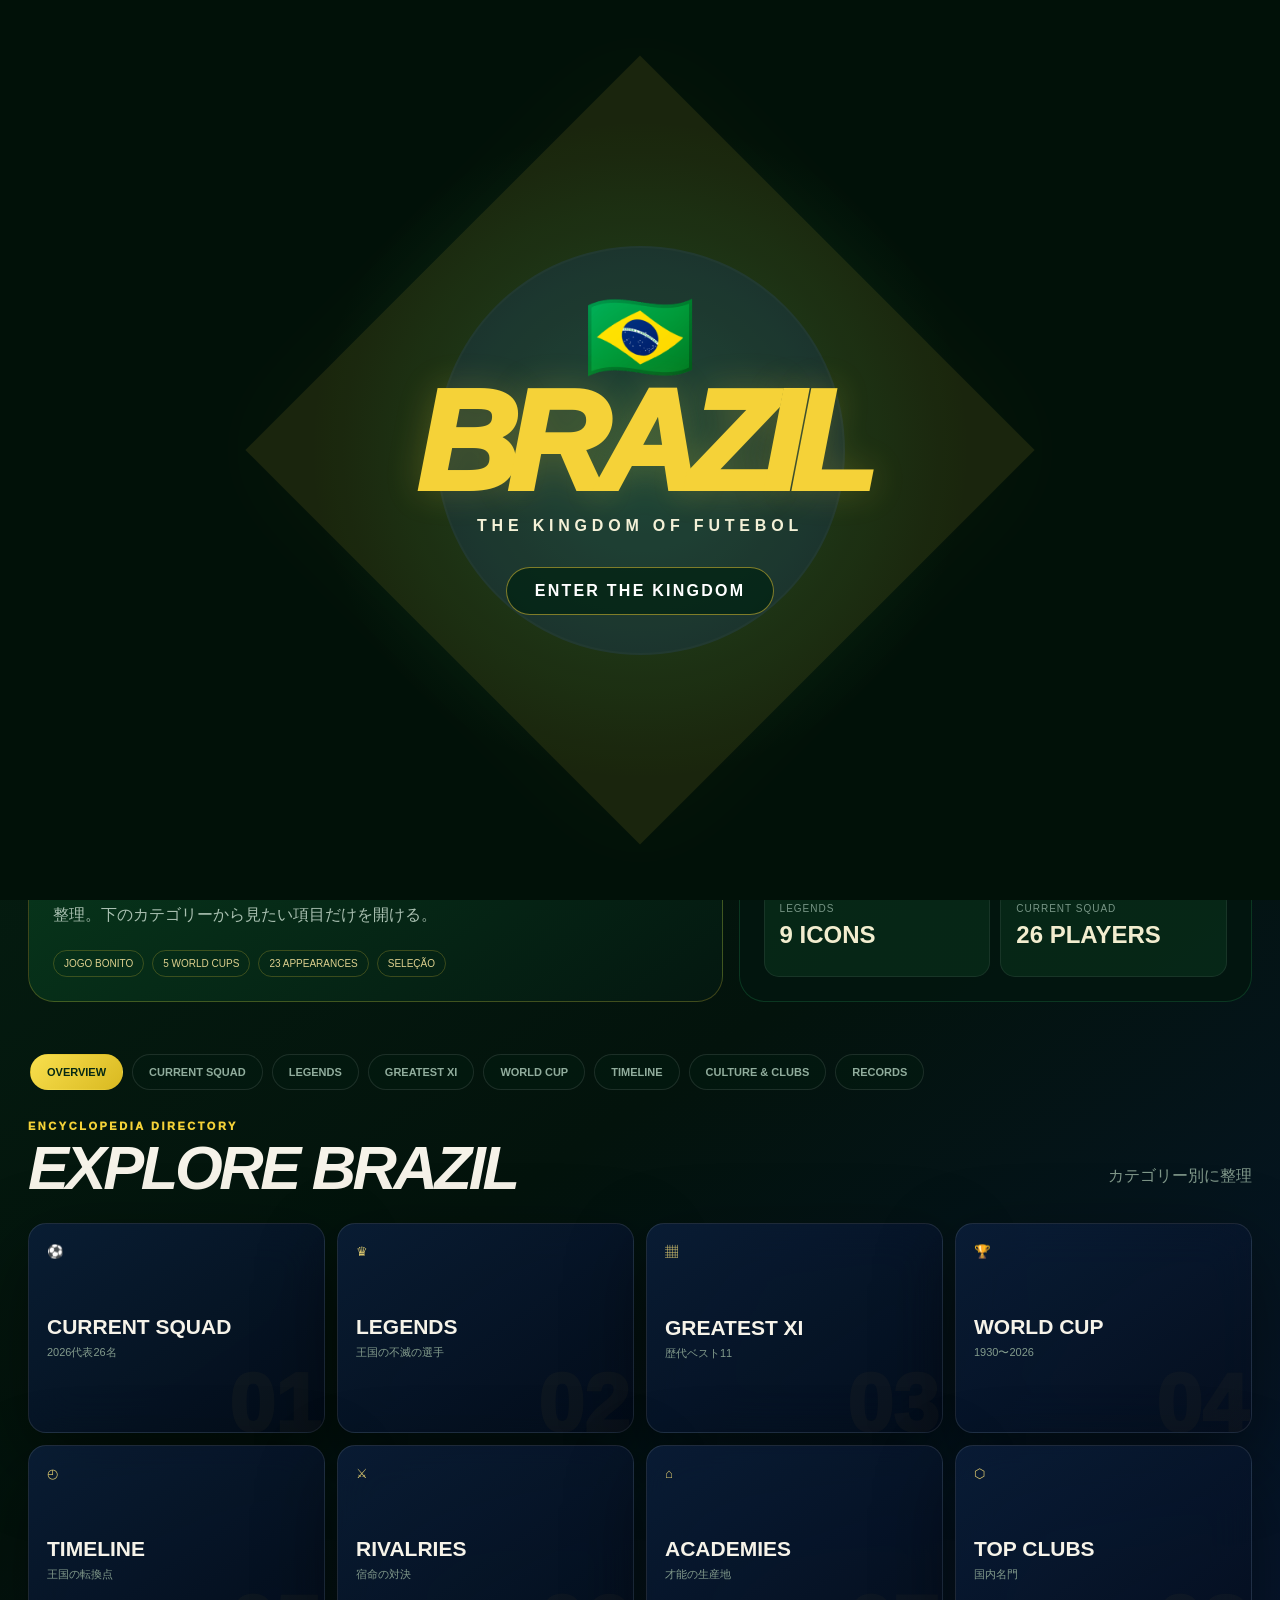
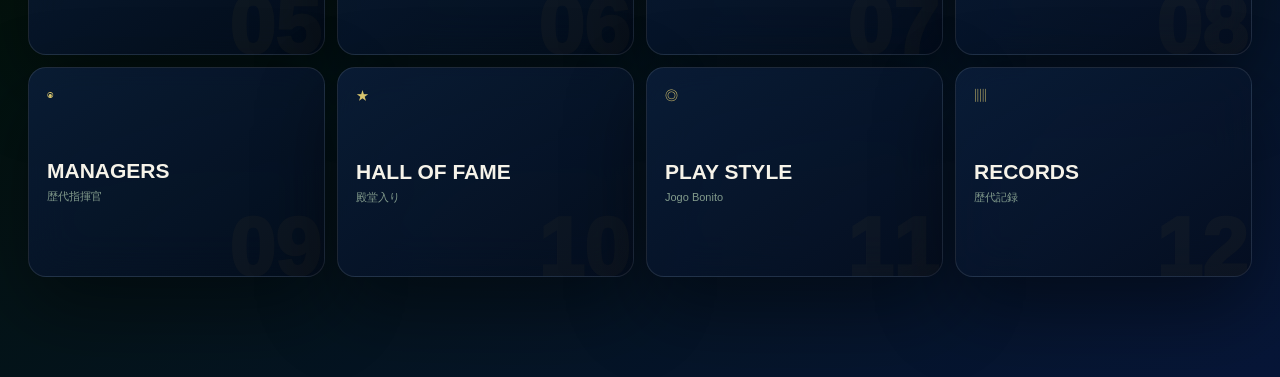
==== commit a87c47f0: "Release Ver8.0 Phase1 Core Experience" ====
--- a/brazil.html
+++ b/brazil.html
@@ -2,7 +2,15 @@
 <meta charset="utf-8"><meta name="viewport" content="width=device-width,initial-scale=1">
 <title>BRAZIL DATABASE | PROJECT YATAGARASU</title>
 <link rel="stylesheet" href="css/common.css"><link rel="stylesheet" href="css/brazil-v73.css"><link rel="stylesheet" href="css/ver74.css">
-</head><body class="nation-brazil">
+<link rel="stylesheet" href="css/core-v80.css"><link rel="stylesheet" href="css/intro-v80.css"></head><body class="nation-brazil" data-theme="brazil"><div class="fx-grid"></div><div id="y80Intro" class="y80-intro">
+<div class="y80-stadium"></div><div class="y80-light l1"></div><div class="y80-light l2"></div><div class="y80-grid"></div>
+<div class="y80-center">
+<img class="y80-logo" src="assets/ui/yatagarasu.png" alt="PROJECT YATAGARASU">
+<div class="y80-title">PROJECT<br><span>YATAGARASU</span></div>
+<div class="y80-sub">WORLD FOOTBALL DATABASE / VER 8.0</div>
+<div class="y80-loader"><i></i></div>
+<div class="y80-enter"><button id="y80Enter">ENTER THE DATABASE</button></div>
+</div></div>
 <div id="brazilOpening" class="brazil-opening"><div class="brazil-opening-inner"><div class="brazil-opening-flag">🇧🇷</div><div class="brazil-opening-title">BRAZIL</div><div class="brazil-opening-sub">THE KINGDOM OF FUTEBOL</div><button id="brazilEnter">ENTER THE KINGDOM</button></div></div>
 <header class="site-header"><nav class="site-nav">
 <a class="brand" href="index.html"><img src="assets/logo/samurai-blue.png" alt=""><span>PROJECT YATAGARASU <small>BRAZIL ENCYCLOPEDIA</small></span></a>
@@ -35,4 +43,4 @@
 </section>
 </div></main>
 <script src="js/brazil-data.js"></script><script src="js/brazil-v74.js"></script>
-</body></html>+<script src="js/core-v80.js"></script><script src="js/intro-v80.js"></script></body></html>
--- a/css/core-v80.css
+++ b/css/core-v80.css
@@ -0,0 +1,104 @@
+
+:root{
+  --bg-0:#01040a;
+  --bg-1:#071126;
+  --bg-2:#0d1c3d;
+  --surface:rgba(7,18,39,.74);
+  --surface-strong:rgba(8,22,48,.92);
+  --text:#f6f3e9;
+  --muted:#91a0b6;
+  --line:rgba(255,255,255,.10);
+  --accent:#d7b96b;
+  --accent-2:#4b7eff;
+  --danger:#ff6a6a;
+  --success:#53d693;
+  --shadow:0 28px 80px rgba(0,0,0,.45);
+  --radius-xl:28px;
+  --radius-lg:20px;
+  --radius-md:14px;
+  --space:clamp(16px,2vw,30px);
+}
+html{scroll-behavior:smooth}
+body{
+  background:
+    radial-gradient(circle at 82% 4%,color-mix(in srgb,var(--accent-2) 25%,transparent),transparent 30%),
+    linear-gradient(145deg,var(--bg-1),var(--bg-0) 72%);
+  color:var(--text)
+}
+body[data-theme="japan"]{--accent:#d7b96b;--accent-2:#2e6fff;--bg-1:#071329;--bg-2:#0b1f3d}
+body[data-theme="brazil"]{--accent:#f4d13f;--accent-2:#2eb76d;--bg-1:#062414;--bg-2:#0c4d2a}
+body[data-theme="argentina"]{--accent:#9dd6ff;--accent-2:#76bff4;--bg-1:#0a2840;--bg-2:#164d70}
+body[data-theme="france"]{--accent:#ff6d6d;--accent-2:#3c6cff;--bg-1:#09152d;--bg-2:#102d68}
+body[data-theme="spain"]{--accent:#ffd05a;--accent-2:#e94141;--bg-1:#2c0b0b;--bg-2:#6b1818}
+body[data-theme="germany"]{--accent:#e6c35b;--accent-2:#f4f4f4;--bg-1:#111;--bg-2:#2a2a2a}
+body[data-theme="portugal"]{--accent:#58d18c;--accent-2:#e04949;--bg-1:#071e14;--bg-2:#4b1010}
+body[data-theme="england"]{--accent:#fff;--accent-2:#d64b4b;--bg-1:#101525;--bg-2:#2b365a}
+
+.fx-grid{
+  position:fixed;inset:0;pointer-events:none;z-index:-1;
+  background:
+    linear-gradient(rgba(255,255,255,.022) 1px,transparent 1px),
+    linear-gradient(90deg,rgba(255,255,255,.022) 1px,transparent 1px);
+  background-size:56px 56px;
+  mask-image:linear-gradient(to bottom,black,transparent 90%);
+}
+.app-shell{min-height:100vh}
+.app-header{
+  position:fixed;top:0;left:0;right:0;height:76px;z-index:300;
+  border-bottom:1px solid var(--line);
+  background:linear-gradient(180deg,rgba(1,4,10,.94),rgba(1,4,10,.72));
+  backdrop-filter:blur(24px)
+}
+.app-nav{
+  max-width:1720px;height:100%;margin:auto;padding:0 24px;
+  display:flex;align-items:center;justify-content:space-between;gap:18px
+}
+.app-brand{display:flex;align-items:center;gap:12px;text-decoration:none;font-weight:950;font-style:italic}
+.app-brand img{height:48px}.app-brand small{font-style:normal;font-weight:500;color:var(--muted)}
+.app-links{display:flex;align-items:center;gap:8px;flex-wrap:wrap}
+.app-links a{
+  padding:10px 13px;border-radius:999px;text-decoration:none;color:var(--muted);font-size:12px;
+  transition:.2s
+}
+.app-links a:hover,.app-links a.active{color:var(--text);background:rgba(255,255,255,.04)}
+.app-links a.active{box-shadow:inset 0 0 0 1px color-mix(in srgb,var(--accent) 36%,transparent)}
+.page-frame{padding-top:76px}
+.page-section{max-width:1720px;margin:auto;padding:64px var(--space)}
+.kicker{color:var(--accent);font-size:11px;letter-spacing:.22em;font-weight:950}
+.display-title{
+  margin:10px 0 0;font-size:clamp(48px,6.4vw,104px);line-height:.8;
+  font-style:italic;letter-spacing:-.07em
+}
+.display-title span{color:transparent;-webkit-text-stroke:1px rgba(246,243,233,.68)}
+.lead{max-width:780px;color:var(--muted);line-height:1.9}
+.ui-panel{
+  border:1px solid var(--line);border-radius:var(--radius-xl);
+  background:linear-gradient(145deg,var(--surface-strong),var(--surface));
+  backdrop-filter:blur(22px);box-shadow:var(--shadow)
+}
+.ui-card{
+  border:1px solid var(--line);border-radius:var(--radius-lg);
+  background:linear-gradient(145deg,rgba(10,28,60,.76),rgba(4,13,29,.80));
+  transition:.22s
+}
+.ui-card:hover{transform:translateY(-5px);border-color:color-mix(in srgb,var(--accent) 38%,transparent)}
+.ui-btn{
+  display:inline-flex;align-items:center;justify-content:center;gap:8px;
+  padding:11px 16px;border-radius:999px;border:1px solid var(--line);
+  color:var(--text);background:rgba(7,19,40,.76);text-decoration:none
+}
+.ui-btn.primary{border:0;color:#081020;background:linear-gradient(135deg,color-mix(in srgb,var(--accent) 75%,white),var(--accent))}
+.route-transition{
+  position:fixed;inset:0;z-index:9998;pointer-events:none;opacity:0;visibility:hidden;
+  background:radial-gradient(circle at center,color-mix(in srgb,var(--accent-2) 28%,transparent),transparent 38%),#01040a
+}
+.route-transition.active{visibility:visible;animation:routeFlash .85s ease}
+.route-transition::before{
+  content:"PROJECT YATAGARASU";position:absolute;left:50%;top:50%;transform:translate(-50%,-50%);
+  font-size:clamp(38px,6vw,96px);font-weight:950;font-style:italic;letter-spacing:-.06em;
+  color:var(--text)
+}
+@keyframes routeFlash{0%{opacity:0}28%{opacity:1}72%{opacity:1}100%{opacity:0}}
+@media(max-width:800px){
+  .app-brand small{display:none}.app-nav{padding:0 12px}.app-links a{padding:9px 9px;font-size:10px}
+}
--- a/css/intro-v80.css
+++ b/css/intro-v80.css
@@ -0,0 +1,48 @@
+
+.y80-intro{
+  position:fixed;inset:0;z-index:10000;display:grid;place-items:center;overflow:hidden;
+  background:#00030a
+}
+.y80-intro.hidden{animation:y80Out 1s ease forwards}
+.y80-stadium{
+  position:absolute;inset:0;
+  background:
+    radial-gradient(ellipse at 50% 100%,rgba(28,89,210,.28),transparent 42%),
+    linear-gradient(to top,rgba(0,0,0,.18),rgba(0,0,0,.78)),
+    #01040a;
+}
+.y80-light{
+  position:absolute;top:-14%;width:28vw;height:85vh;
+  background:linear-gradient(to bottom,rgba(255,255,255,.20),transparent 76%);
+  clip-path:polygon(42% 0,58% 0,100% 100%,0 100%);
+  filter:blur(4px);opacity:.22
+}
+.y80-light.l1{left:4%;transform:rotate(-18deg)}
+.y80-light.l2{right:4%;transform:rotate(18deg)}
+.y80-grid{
+  position:absolute;inset:45% -20% -20%;
+  background-image:
+    linear-gradient(rgba(86,142,255,.14) 1px,transparent 1px),
+    linear-gradient(90deg,rgba(86,142,255,.14) 1px,transparent 1px);
+  background-size:70px 70px;transform:perspective(700px) rotateX(64deg)
+}
+.y80-center{position:relative;z-index:2;text-align:center}
+.y80-logo{
+  width:min(30vw,260px);opacity:0;filter:drop-shadow(0 0 34px rgba(60,119,255,.7));
+  animation:y80Logo 2.8s cubic-bezier(.2,.8,.2,1) forwards
+}
+.y80-title{
+  margin-top:18px;font-size:clamp(50px,8vw,130px);font-weight:950;font-style:italic;
+  line-height:.78;letter-spacing:-.075em;opacity:0;animation:y80Text .7s 1.8s forwards
+}
+.y80-title span{display:block;color:transparent;-webkit-text-stroke:1px rgba(255,255,255,.7)}
+.y80-sub{margin-top:18px;letter-spacing:.32em;color:#99b6ef;font-size:11px;opacity:0;animation:y80Text .7s 2.35s forwards}
+.y80-loader{width:min(70vw,520px);height:3px;margin:28px auto 0;background:rgba(255,255,255,.08);overflow:hidden;opacity:0;animation:y80Text .5s 2.6s forwards}
+.y80-loader i{display:block;height:100%;width:0;background:linear-gradient(90deg,var(--accent-2),var(--accent));animation:y80Load 2.1s 2.65s forwards}
+.y80-enter{margin-top:28px;opacity:0;animation:y80Text .6s 4.3s forwards}
+.y80-enter button{
+  padding:14px 26px;border-radius:999px;border:1px solid color-mix(in srgb,var(--accent) 45%,transparent);
+  color:var(--text);background:rgba(5,14,31,.65);font-weight:900;letter-spacing:.15em
+}
+@keyframes y80Logo{0%{opacity:0;transform:scale(.55)}65%{opacity:1;transform:scale(1.06)}100%{opacity:1;transform:scale(1)}}
+@keyframes y80Text{to{opacity:1}}@keyframes y80Load{to{width:100%}}@keyframes y80Out{to{opacity:0;visibility:hidden;transform:scale(1.04)}}
